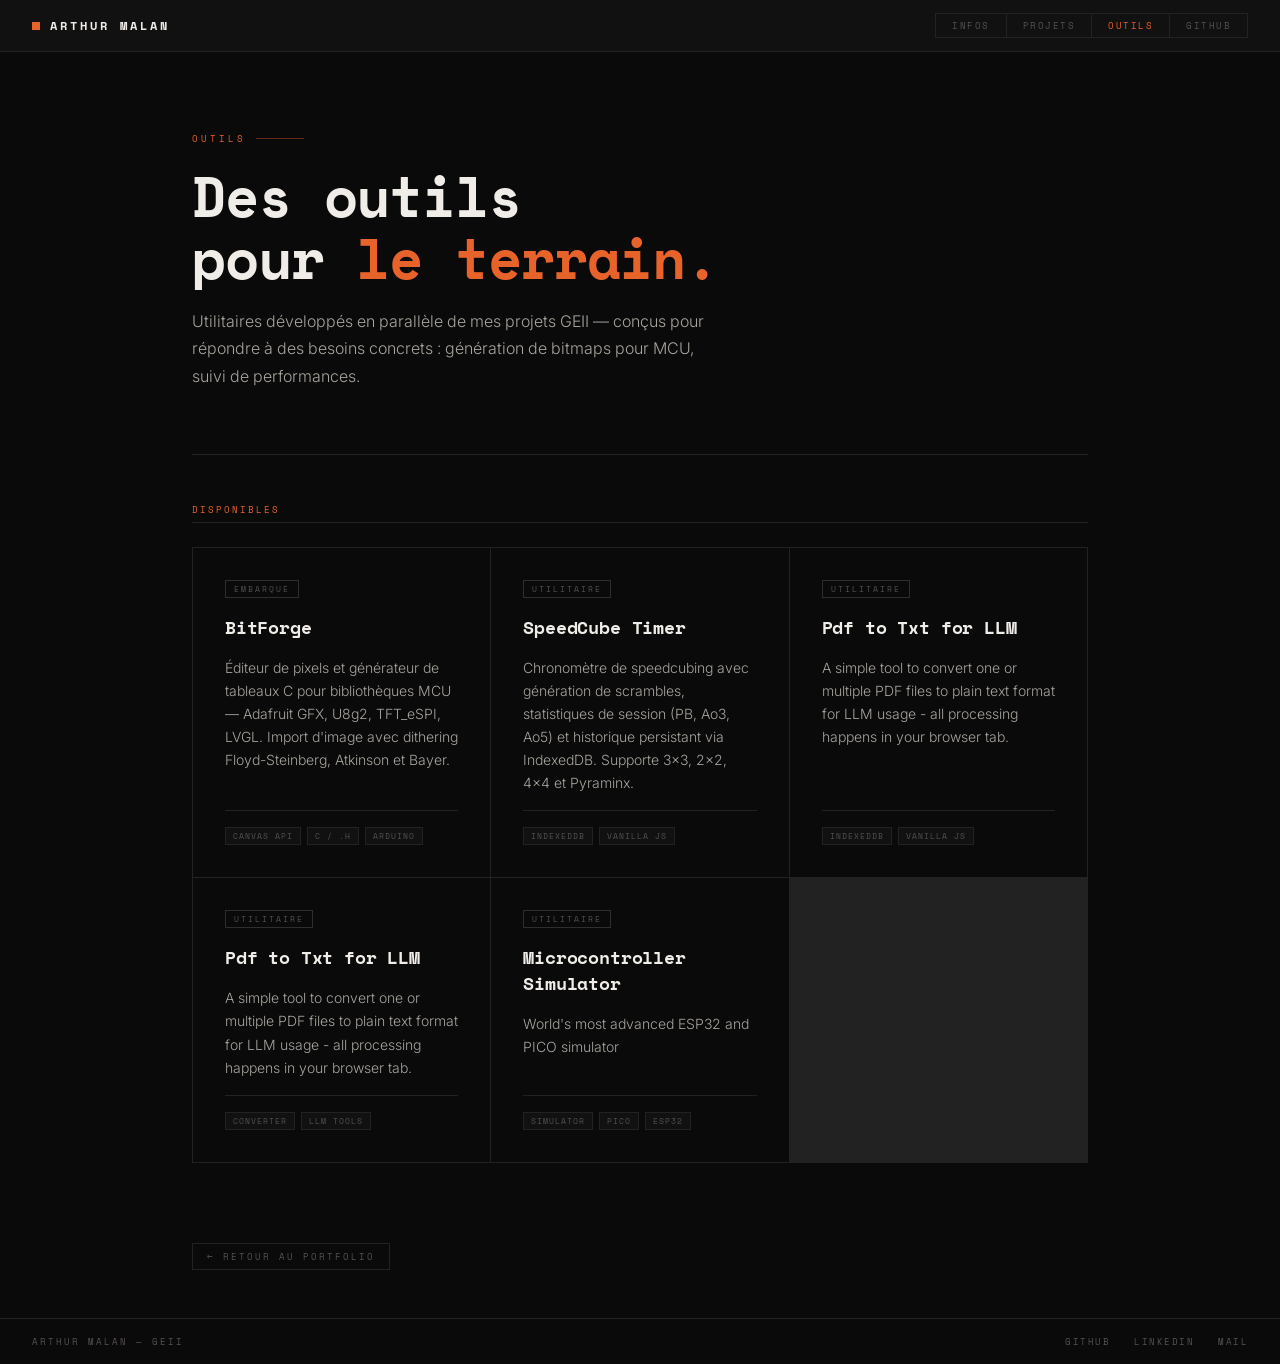
==== tools.html @ 317df4b9 "feat: restore detailed project panel, documents popup, and tools page (adapted to Kristján) - Part A" ====
<!DOCTYPE html>
<html lang="fr">
<head>
  <meta charset="UTF-8">
  <meta name="viewport" content="width=device-width, initial-scale=1.0">
  <title>Outils — Arthur Malan</title>
  <link rel="preconnect" href="https://fonts.googleapis.com">
  <link href="https://fonts.googleapis.com/css2?family=Space+Mono:wght@400;700&family=Inter:wght@300;400;500;600&display=swap" rel="stylesheet">
  <style>
    :root {
      --bg:      #0a0a0a;
      --panel:   #111111;
      --border:  #222222;
      --border2: #2e2e2e;
      --ink:     #f0ede8;
      --ink2:    #a8a49e;
      --ink3:    #555250;
      --accent:  #e8632a;
      --accent2: #c44e1e;
    }

    *, *::before, *::after { box-sizing: border-box; margin: 0; padding: 0; }

    body {
      background: var(--bg);
      color: var(--ink);
      font-family: 'Inter', sans-serif;
      min-height: 100vh;
      display: flex;
      flex-direction: column;
    }

    /* ── HEADER ── */
    header {
      height: 52px;
      border-bottom: 1px solid var(--border);
      background: var(--panel);
      display: flex;
      align-items: center;
      justify-content: space-between;
      padding: 0 2rem;
      position: sticky;
      top: 0;
      z-index: 10;
    }

    .logo {
      font-family: 'Space Mono', monospace;
      font-size: 12px;
      font-weight: 700;
      letter-spacing: 3px;
      text-transform: uppercase;
      color: var(--ink);
      text-decoration: none;
      display: flex;
      align-items: center;
      gap: 10px;
    }
    .logo::before {
      content: '';
      display: block;
      width: 8px; height: 8px;
      background: var(--accent);
      flex-shrink: 0;
    }

    nav {
      display: flex;
      align-items: center;
      gap: 0;
      border: 1px solid var(--border);
    }
    nav a {
      font-family: 'Space Mono', monospace;
      font-size: 9px;
      letter-spacing: 1.5px;
      text-transform: uppercase;
      color: var(--ink3);
      text-decoration: none;
      padding: 5px 16px;
      border-right: 1px solid var(--border);
      transition: color 0.15s, background 0.15s;
    }
    nav a:last-child { border-right: none; }
    nav a:hover { color: var(--ink); background: #161616; }
    nav a.active { color: var(--accent); }

    /* ── HERO ── */
    .hero {
      padding: 5rem 2rem 4rem;
      max-width: 960px;
      margin: 0 auto;
      width: 100%;
    }

    .hero-eyebrow {
      font-family: 'Space Mono', monospace;
      font-size: 9px;
      letter-spacing: 3px;
      text-transform: uppercase;
      color: var(--accent);
      margin-bottom: 1.25rem;
      display: flex;
      align-items: center;
      gap: 10px;
    }
    .hero-eyebrow::after {
      content: '';
      display: block;
      height: 1px;
      width: 48px;
      background: var(--accent);
      opacity: 0.4;
    }

    .hero h1 {
      font-family: 'Space Mono', monospace;
      font-size: clamp(2rem, 5vw, 3.5rem);
      font-weight: 700;
      line-height: 1.1;
      letter-spacing: -0.02em;
      color: var(--ink);
      margin-bottom: 1.25rem;
    }
    .hero h1 span { color: var(--accent); }

    .hero p {
      font-size: 1rem;
      color: var(--ink2);
      line-height: 1.7;
      max-width: 520px;
      font-weight: 300;
    }

    /* ── DIVIDER ── */
    .divider {
      max-width: 960px;
      margin: 0 auto;
      width: 100%;
      padding: 0 2rem;
    }
    .divider hr {
      border: none;
      border-top: 1px solid var(--border);
    }

    /* ── TOOLS GRID ── */
    .tools-section {
      max-width: 960px;
      margin: 0 auto;
      width: 100%;
      padding: 3rem 2rem 5rem;
    }

    .section-label {
      font-family: 'Space Mono', monospace;
      font-size: 9px;
      letter-spacing: 2px;
      text-transform: uppercase;
      color: var(--accent);
      margin-bottom: 1.5rem;
      padding-bottom: 6px;
      border-bottom: 1px solid var(--border);
    }

    .tools-grid {
      display: grid;
      grid-template-columns: repeat(auto-fit, minmax(280px, 1fr));
      gap: 1px;
      background: var(--border);
      border: 1px solid var(--border);
    }

    .tool-card {
      background: var(--bg);
      padding: 2rem;
      text-decoration: none;
      color: inherit;
      display: flex;
      flex-direction: column;
      gap: 1rem;
      transition: background 0.15s;
      position: relative;
      overflow: hidden;
    }
    .tool-card::before {
      content: '';
      position: absolute;
      top: 0; left: 0;
      width: 3px;
      height: 100%;
      background: var(--accent);
      transform: scaleY(0);
      transform-origin: bottom;
      transition: transform 0.2s ease;
    }
    .tool-card:hover { background: var(--panel); }
    .tool-card:hover::before { transform: scaleY(1); }

    .tool-tag {
      font-family: 'Space Mono', monospace;
      font-size: 8px;
      letter-spacing: 2px;
      text-transform: uppercase;
      color: var(--ink3);
      border: 1px solid var(--border2);
      padding: 2px 8px;
      display: inline-block;
      width: fit-content;
    }

    .tool-name {
      font-family: 'Space Mono', monospace;
      font-size: 1.1rem;
      font-weight: 700;
      color: var(--ink);
      letter-spacing: -0.01em;
    }

    .tool-desc {
      font-size: 0.875rem;
      color: var(--ink2);
      line-height: 1.65;
      font-weight: 300;
      flex: 1;
    }

    .tool-meta {
      display: flex;
      align-items: center;
      justify-content: space-between;
      padding-top: 1rem;
      border-top: 1px solid var(--border);
      margin-top: auto;
    }

    .tool-tech {
      display: flex;
      gap: 6px;
      flex-wrap: wrap;
    }
    .tech-pill {
      font-family: 'Space Mono', monospace;
      font-size: 8px;
      letter-spacing: 1px;
      text-transform: uppercase;
      color: var(--ink3);
      background: var(--panel);
      border: 1px solid var(--border);
      padding: 2px 7px;
    }

    .tool-arrow {
      font-family: 'Space Mono', monospace;
      font-size: 11px;
      color: var(--accent);
      opacity: 0;
      transition: opacity 0.15s, transform 0.15s;
    }
    .tool-card:hover .tool-arrow {
      opacity: 1;
      transform: translateX(4px);
    }

    /* ── BACK LINK ── */
    .back-bar {
      max-width: 960px;
      margin: 0 auto;
      width: 100%;
      padding: 0 2rem 3rem;
    }
    .back-link {
      font-family: 'Space Mono', monospace;
      font-size: 9px;
      letter-spacing: 2px;
      text-transform: uppercase;
      color: var(--ink3);
      text-decoration: none;
      display: inline-flex;
      align-items: center;
      gap: 8px;
      transition: color 0.15s;
      border: 1px solid var(--border);
      padding: 6px 14px;
    }
    .back-link:hover { color: var(--ink); border-color: var(--border2); }
    .back-link::before { content: '←'; }

    /* ── FOOTER ── */
    footer {
      margin-top: auto;
      border-top: 1px solid var(--border);
      padding: 1rem 2rem;
      display: flex;
      justify-content: space-between;
      align-items: center;
    }
    .footer-name {
      font-family: 'Space Mono', monospace;
      font-size: 9px;
      letter-spacing: 2px;
      text-transform: uppercase;
      color: var(--ink3);
    }
    .footer-links {
      display: flex;
      gap: 1.5rem;
    }
    .footer-links a {
      font-family: 'Space Mono', monospace;
      font-size: 9px;
      letter-spacing: 1.5px;
      text-transform: uppercase;
      color: var(--ink3);
      text-decoration: none;
      transition: color 0.15s;
    }
    .footer-links a:hover { color: var(--accent); }

    @media (max-width: 600px) {
      .hero { padding: 3rem 1.25rem 2.5rem; }
      .tools-section { padding: 2rem 1.25rem 3rem; }
      nav a { padding: 5px 10px; }
      footer { flex-direction: column; gap: 0.75rem; align-items: flex-start; }
    }
  </style>
</head>
<body>

  <header>
    <a class="logo" href="https://kirchhofflawmastermind.github.io/portfolio_site/">Arthur Malan</a>
    <nav>
      <a href="https://kirchhofflawmastermind.github.io/portfolio_site/#infos">Infos</a>
      <a href="https://kirchhofflawmastermind.github.io/portfolio_site/#projets">Projets</a>
      <a href="tools.html" class="active">Outils</a>
      <a href="https://github.com/kirchhoffLawMastermind" target="_blank" rel="noopener">GitHub</a>
    </nav>
  </header>

  <section class="hero">
    <div class="hero-eyebrow">Outils</div>
    <h1>Des outils<br>pour <span>le terrain.</span></h1>
    <p>Utilitaires développés en parallèle de mes projets GEII — conçus pour répondre à des besoins concrets : génération de bitmaps pour MCU, suivi de performances.</p>
  </section>

  <div class="divider"><hr></div>

  <section class="tools-section">
    <div class="section-label">Disponibles</div>
    <div class="tools-grid">

      <a class="tool-card" href="tools/BitmapGenerator.html">
        <span class="tool-tag">Embarqué</span>
        <div class="tool-name">BitForge</div>
        <div class="tool-desc">Éditeur de pixels et générateur de tableaux C pour bibliothèques MCU — Adafruit GFX, U8g2, TFT_eSPI, LVGL. Import d'image avec dithering Floyd-Steinberg, Atkinson et Bayer.</div>
        <div class="tool-meta">
          <div class="tool-tech">
            <span class="tech-pill">Canvas API</span>
            <span class="tech-pill">C / .h</span>
            <span class="tech-pill">Arduino</span>
          </div>
          <span class="tool-arrow">→</span>
        </div>
      </a>

      <a class="tool-card" href="tools/SpeedcubeTimer.html">
        <span class="tool-tag">Utilitaire</span>
        <div class="tool-name">SpeedCube Timer</div>
        <div class="tool-desc">Chronomètre de speedcubing avec génération de scrambles, statistiques de session (PB, Ao3, Ao5) et historique persistant via IndexedDB. Supporte 3×3, 2×2, 4×4 et Pyraminx.</div>
        <div class="tool-meta">
          <div class="tool-tech">
            <span class="tech-pill">IndexedDB</span>
            <span class="tech-pill">Vanilla JS</span>
          </div>
          <span class="tool-arrow">→</span>
        </div>
      </a>

      <a class="tool-card" href="tools/PDFToTextConverter.html">
        <span class="tool-tag">Utilitaire</span>
        <div class="tool-name">Pdf to Txt for LLM</div>
        <div class="tool-desc">A simple tool to convert one or multiple PDF files to plain text format for LLM usage - all processing happens in your browser tab.</div>
        <div class="tool-meta">
          <div class="tool-tech">
            <span class="tech-pill">IndexedDB</span>
            <span class="tech-pill">Vanilla JS</span>
          </div>
          <span class="tool-arrow">→</span>
        </div>
      </a>

      <a class="tool-card" href="tools/PDFToTextConverter.html">
        <span class="tool-tag">Utilitaire</span>
        <div class="tool-name">Pdf to Txt for LLM</div>
        <div class="tool-desc">A simple tool to convert one or multiple PDF files to plain text format for LLM usage - all processing happens in your browser tab.</div>
        <div class="tool-meta">
          <div class="tool-tech">
            <span class="tech-pill">Converter</span>
            <span class="tech-pill">LLM tools</span>
          </div>
          <span class="tool-arrow">→</span>
        </div>
      </a>

      <a class="tool-card" href="https://wokwi.com/">
        <span class="tool-tag">Utilitaire</span>
        <div class="tool-name">Microcontroller Simulator</div>
        <div class="tool-desc">World's most advanced ESP32 and PICO simulator </div>
        <div class="tool-meta">
          <div class="tool-tech">
            <span class="tech-pill">simulator</span>
            <span class="tech-pill">PICO</span>
            <span class="tech-pill">ESP32</span>
          </div>
          <span class="tool-arrow">→</span>
        </div>
      </a>

      
    </div>
  </section>

  <div class="back-bar">
    <a class="back-link" href="https://kirchhofflawmastermind.github.io/portfolio_site/">Retour au portfolio</a>
  </div>

  <footer>
    <span class="footer-name">Arthur Malan — GEII</span>
    <div class="footer-links">
      <a href="https://github.com/kirchhoffLawMastermind" target="_blank" rel="noopener">GitHub</a>
      <a href="https://www.linkedin.com/in/arthur-malan-/" target="_blank" rel="noopener">LinkedIn</a>
      <a href="mailto:arthur.malan@free.fr">Mail</a>
    </div>
  </footer>

</body>
</html>
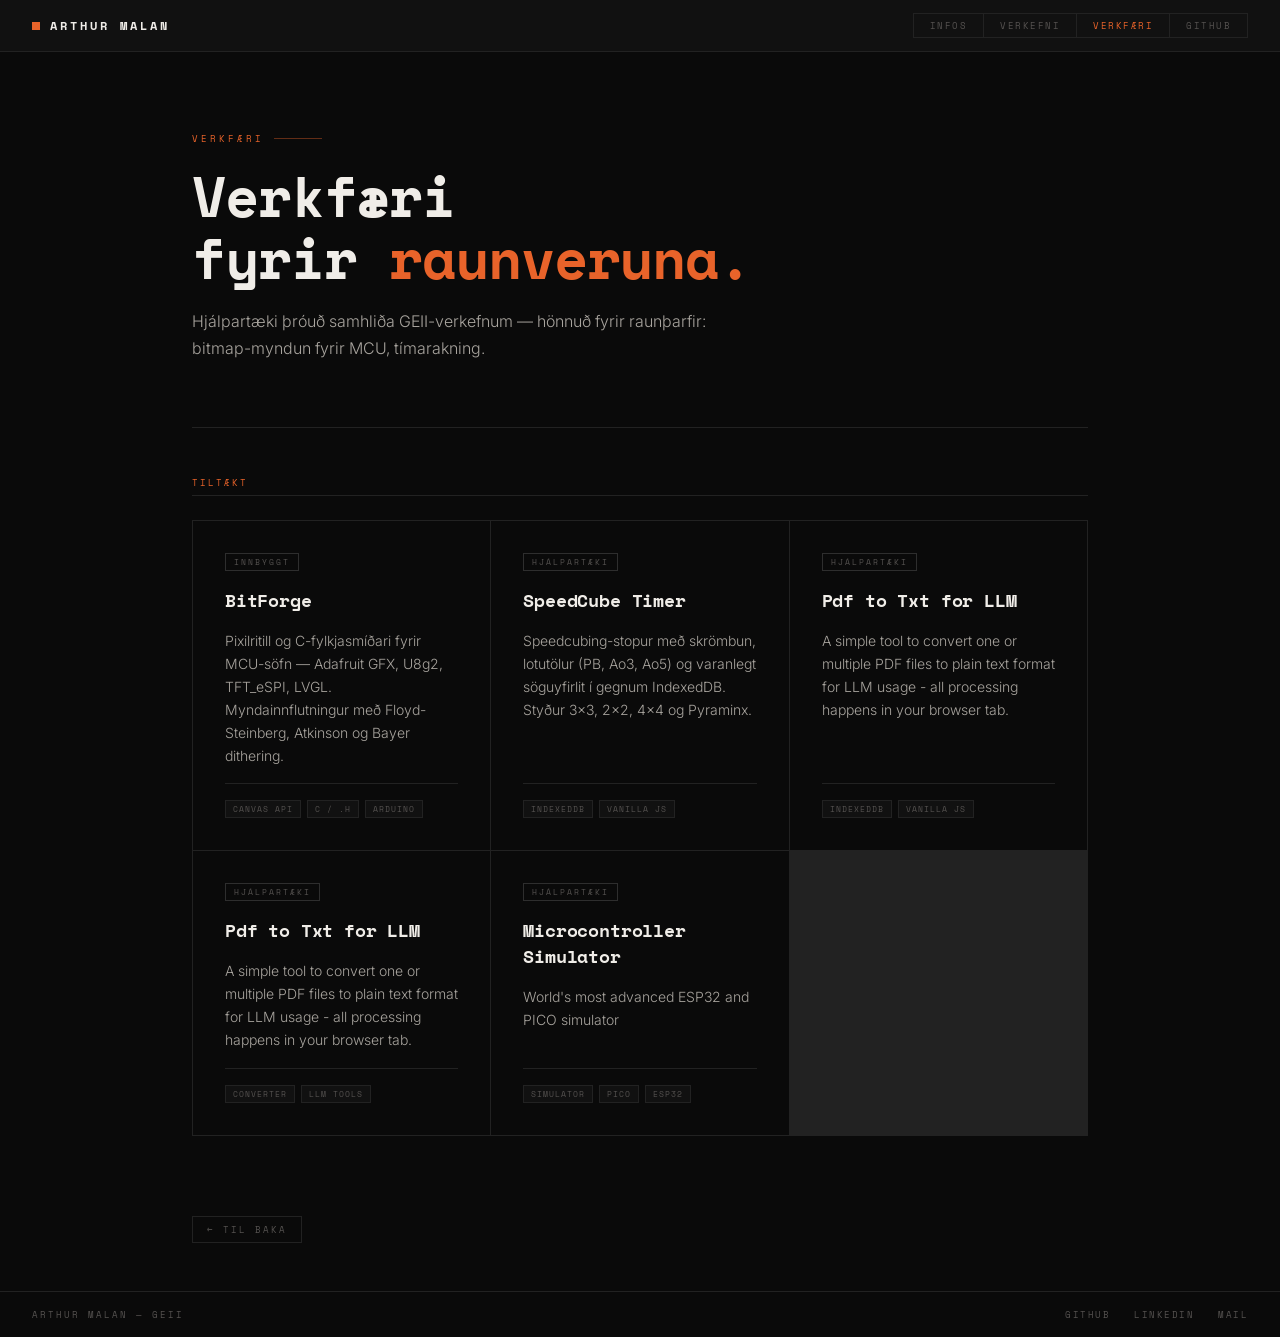
==== commit 0be76d04: "i18n: localize tools pages to Icelandic Translate all visible French UI strings in tools.html, tools" ====
--- a/tools.html
+++ b/tools.html
@@ -1,9 +1,9 @@
 <!DOCTYPE html>
-<html lang="fr">
+<html lang="is">
 <head>
   <meta charset="UTF-8">
   <meta name="viewport" content="width=device-width, initial-scale=1.0">
-  <title>Outils — Arthur Malan</title>
+  <title>Verkfæri — Arthur Malan</title>
   <link rel="preconnect" href="https://fonts.googleapis.com">
   <link href="https://fonts.googleapis.com/css2?family=Space+Mono:wght@400;700&family=Inter:wght@300;400;500;600&display=swap" rel="stylesheet">
   <style>
@@ -331,28 +331,28 @@
     <a class="logo" href="https://kirchhofflawmastermind.github.io/portfolio_site/">Arthur Malan</a>
     <nav>
       <a href="https://kirchhofflawmastermind.github.io/portfolio_site/#infos">Infos</a>
-      <a href="https://kirchhofflawmastermind.github.io/portfolio_site/#projets">Projets</a>
-      <a href="tools.html" class="active">Outils</a>
+      <a href="https://kirchhofflawmastermind.github.io/portfolio_site/#projets">Verkefni</a>
+      <a href="tools.html" class="active">Verkfæri</a>
       <a href="https://github.com/kirchhoffLawMastermind" target="_blank" rel="noopener">GitHub</a>
     </nav>
   </header>
 
   <section class="hero">
-    <div class="hero-eyebrow">Outils</div>
-    <h1>Des outils<br>pour <span>le terrain.</span></h1>
-    <p>Utilitaires développés en parallèle de mes projets GEII — conçus pour répondre à des besoins concrets : génération de bitmaps pour MCU, suivi de performances.</p>
+    <div class="hero-eyebrow">Verkfæri</div>
+    <h1>Verkfæri<br>fyrir <span>raunveruna.</span></h1>
+    <p>Hjálpartæki þróuð samhliða GEII-verkefnum — hönnuð fyrir raunþarfir: bitmap-myndun fyrir MCU, tímarakning.</p>
   </section>
 
   <div class="divider"><hr></div>
 
   <section class="tools-section">
-    <div class="section-label">Disponibles</div>
+    <div class="section-label">Tiltækt</div>
     <div class="tools-grid">
 
       <a class="tool-card" href="tools/BitmapGenerator.html">
-        <span class="tool-tag">Embarqué</span>
+        <span class="tool-tag">Innbyggt</span>
         <div class="tool-name">BitForge</div>
-        <div class="tool-desc">Éditeur de pixels et générateur de tableaux C pour bibliothèques MCU — Adafruit GFX, U8g2, TFT_eSPI, LVGL. Import d'image avec dithering Floyd-Steinberg, Atkinson et Bayer.</div>
+        <div class="tool-desc">Pixilritill og C-fylkjasmíðari fyrir MCU-söfn — Adafruit GFX, U8g2, TFT_eSPI, LVGL. Myndainnflutningur með Floyd-Steinberg, Atkinson og Bayer dithering.</div>
         <div class="tool-meta">
           <div class="tool-tech">
             <span class="tech-pill">Canvas API</span>
@@ -364,9 +364,9 @@
       </a>
 
       <a class="tool-card" href="tools/SpeedcubeTimer.html">
-        <span class="tool-tag">Utilitaire</span>
+        <span class="tool-tag">Hjálpartæki</span>
         <div class="tool-name">SpeedCube Timer</div>
-        <div class="tool-desc">Chronomètre de speedcubing avec génération de scrambles, statistiques de session (PB, Ao3, Ao5) et historique persistant via IndexedDB. Supporte 3×3, 2×2, 4×4 et Pyraminx.</div>
+        <div class="tool-desc">Speedcubing-stopur með skrömbun, lotutölur (PB, Ao3, Ao5) og varanlegt söguyfirlit í gegnum IndexedDB. Styður 3×3, 2×2, 4×4 og Pyraminx.</div>
         <div class="tool-meta">
           <div class="tool-tech">
             <span class="tech-pill">IndexedDB</span>
@@ -377,7 +377,7 @@
       </a>
 
       <a class="tool-card" href="tools/PDFToTextConverter.html">
-        <span class="tool-tag">Utilitaire</span>
+        <span class="tool-tag">Hjálpartæki</span>
         <div class="tool-name">Pdf to Txt for LLM</div>
         <div class="tool-desc">A simple tool to convert one or multiple PDF files to plain text format for LLM usage - all processing happens in your browser tab.</div>
         <div class="tool-meta">
@@ -390,7 +390,7 @@
       </a>
 
       <a class="tool-card" href="tools/PDFToTextConverter.html">
-        <span class="tool-tag">Utilitaire</span>
+        <span class="tool-tag">Hjálpartæki</span>
         <div class="tool-name">Pdf to Txt for LLM</div>
         <div class="tool-desc">A simple tool to convert one or multiple PDF files to plain text format for LLM usage - all processing happens in your browser tab.</div>
         <div class="tool-meta">
@@ -403,7 +403,7 @@
       </a>
 
       <a class="tool-card" href="https://wokwi.com/">
-        <span class="tool-tag">Utilitaire</span>
+        <span class="tool-tag">Hjálpartæki</span>
         <div class="tool-name">Microcontroller Simulator</div>
         <div class="tool-desc">World's most advanced ESP32 and PICO simulator </div>
         <div class="tool-meta">
@@ -421,7 +421,7 @@
   </section>
 
   <div class="back-bar">
-    <a class="back-link" href="https://kirchhofflawmastermind.github.io/portfolio_site/">Retour au portfolio</a>
+    <a class="back-link" href="https://kirchhofflawmastermind.github.io/portfolio_site/">Til baka</a>
   </div>
 
   <footer>
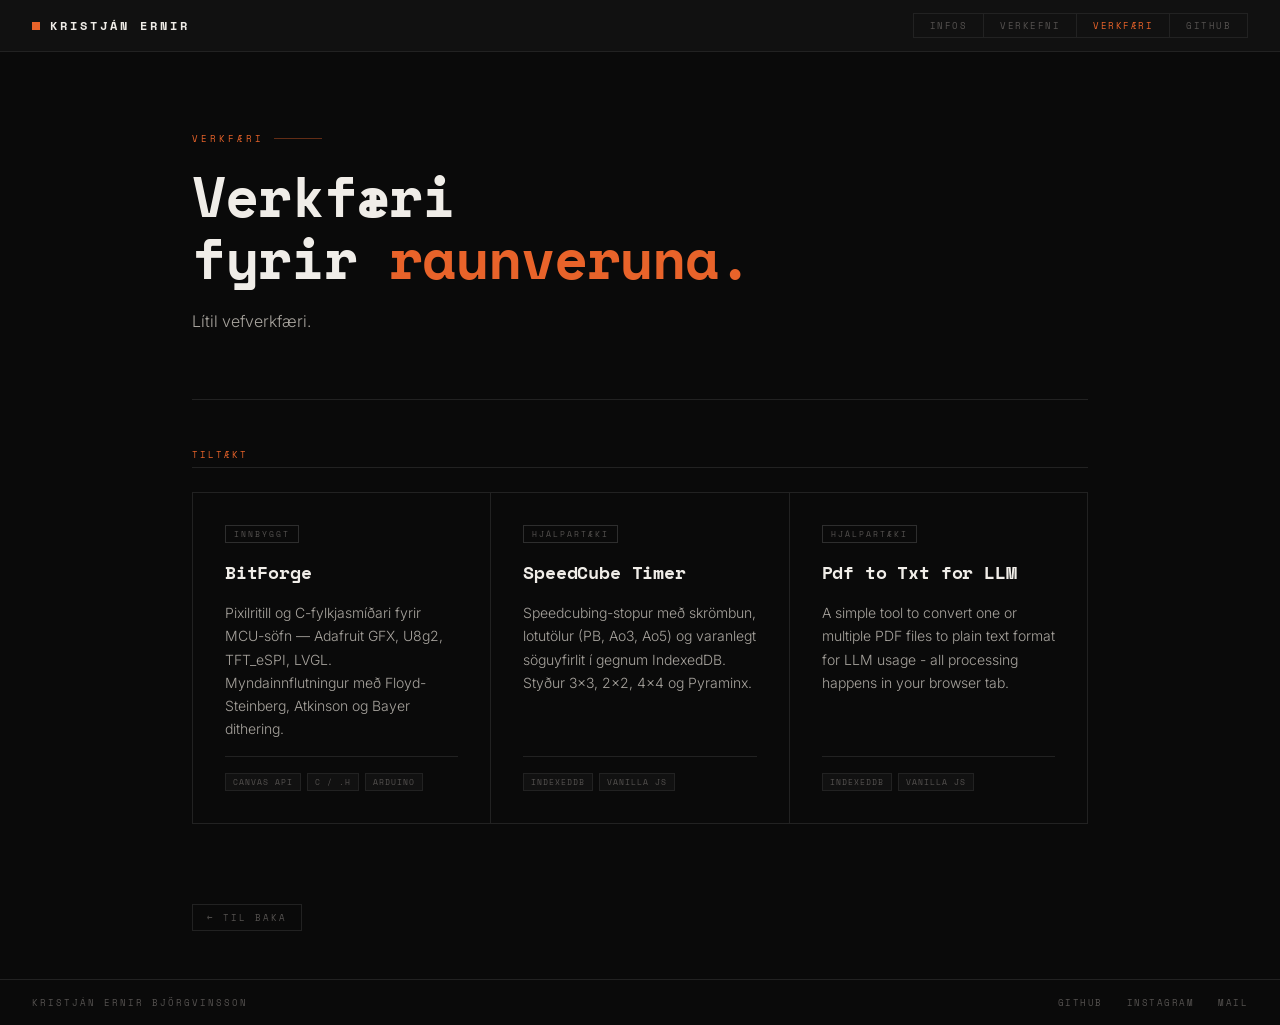
==== commit 81080782: "content: scrub original-author (Arthur Malan) identity from tools area Co-Authored-By: Claude Sonnet" ====
--- a/tools.html
+++ b/tools.html
@@ -3,7 +3,7 @@
 <head>
   <meta charset="UTF-8">
   <meta name="viewport" content="width=device-width, initial-scale=1.0">
-  <title>Verkfæri — Arthur Malan</title>
+  <title>Verkfæri — Kristján Ernir</title>
   <link rel="preconnect" href="https://fonts.googleapis.com">
   <link href="https://fonts.googleapis.com/css2?family=Space+Mono:wght@400;700&family=Inter:wght@300;400;500;600&display=swap" rel="stylesheet">
   <style>
@@ -328,19 +328,19 @@
 <body>
 
   <header>
-    <a class="logo" href="https://kirchhofflawmastermind.github.io/portfolio_site/">Arthur Malan</a>
+    <a class="logo" href="index.html">Kristján Ernir</a>
     <nav>
-      <a href="https://kirchhofflawmastermind.github.io/portfolio_site/#infos">Infos</a>
-      <a href="https://kirchhofflawmastermind.github.io/portfolio_site/#projets">Verkefni</a>
+      <a href="index.html">Infos</a>
+      <a href="index.html">Verkefni</a>
       <a href="tools.html" class="active">Verkfæri</a>
-      <a href="https://github.com/kirchhoffLawMastermind" target="_blank" rel="noopener">GitHub</a>
+      <a href="https://github.com/krissiernir" target="_blank" rel="noopener">GitHub</a>
     </nav>
   </header>
 
   <section class="hero">
     <div class="hero-eyebrow">Verkfæri</div>
     <h1>Verkfæri<br>fyrir <span>raunveruna.</span></h1>
-    <p>Hjálpartæki þróuð samhliða GEII-verkefnum — hönnuð fyrir raunþarfir: bitmap-myndun fyrir MCU, tímarakning.</p>
+    <p>Lítil vefverkfæri.</p>
   </section>
 
   <div class="divider"><hr></div>
@@ -389,47 +389,21 @@
         </div>
       </a>
 
-      <a class="tool-card" href="tools/PDFToTextConverter.html">
-        <span class="tool-tag">Hjálpartæki</span>
-        <div class="tool-name">Pdf to Txt for LLM</div>
-        <div class="tool-desc">A simple tool to convert one or multiple PDF files to plain text format for LLM usage - all processing happens in your browser tab.</div>
-        <div class="tool-meta">
-          <div class="tool-tech">
-            <span class="tech-pill">Converter</span>
-            <span class="tech-pill">LLM tools</span>
-          </div>
-          <span class="tool-arrow">→</span>
-        </div>
-      </a>
-
-      <a class="tool-card" href="https://wokwi.com/">
-        <span class="tool-tag">Hjálpartæki</span>
-        <div class="tool-name">Microcontroller Simulator</div>
-        <div class="tool-desc">World's most advanced ESP32 and PICO simulator </div>
-        <div class="tool-meta">
-          <div class="tool-tech">
-            <span class="tech-pill">simulator</span>
-            <span class="tech-pill">PICO</span>
-            <span class="tech-pill">ESP32</span>
-          </div>
-          <span class="tool-arrow">→</span>
-        </div>
-      </a>
-
-      
+
+
     </div>
   </section>
 
   <div class="back-bar">
-    <a class="back-link" href="https://kirchhofflawmastermind.github.io/portfolio_site/">Til baka</a>
+    <a class="back-link" href="index.html">Til baka</a>
   </div>
 
   <footer>
-    <span class="footer-name">Arthur Malan — GEII</span>
+    <span class="footer-name">Kristján Ernir Björgvinsson</span>
     <div class="footer-links">
-      <a href="https://github.com/kirchhoffLawMastermind" target="_blank" rel="noopener">GitHub</a>
-      <a href="https://www.linkedin.com/in/arthur-malan-/" target="_blank" rel="noopener">LinkedIn</a>
-      <a href="mailto:arthur.malan@free.fr">Mail</a>
+      <a href="https://github.com/krissiernir" target="_blank" rel="noopener">GitHub</a>
+      <a href="https://www.instagram.com/krissiernir" target="_blank" rel="noopener">instagram</a>
+      <a href="mailto:krissiernir@reka.is">Mail</a>
     </div>
   </footer>
 
